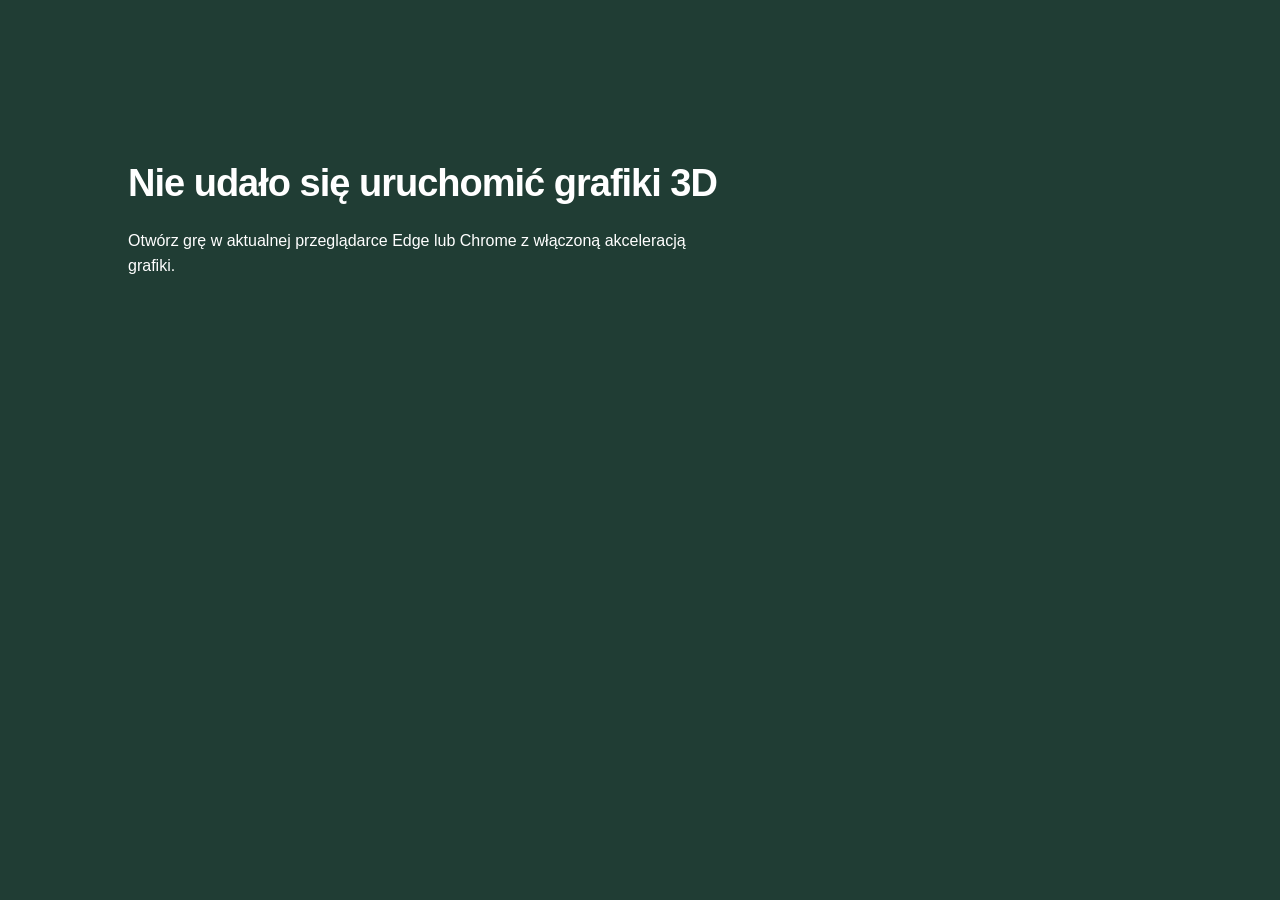
==== Voxel-gra/index.html @ e46ea121 "Przenieś projekty Jarvis: grę voxelową i scenę Blendera" ====
<!doctype html>
<html lang="pl">
<head>
  <meta charset="utf-8">
  <meta name="viewport" content="width=device-width,initial-scale=1">
  <meta name="theme-color" content="#243a30">
  <title>Klockowa Dolina — mały świat do zbudowania</title>
  <link rel="icon" type="image/svg+xml" href="data:image/svg+xml,%3Csvg xmlns='http://www.w3.org/2000/svg' viewBox='0 0 32 32'%3E%3Cpath fill='%238dc759' d='M2 8 16 1 30 8 16 15Z'/%3E%3Cpath fill='%2399754c' d='M2 8 16 15 16 31 2 24Z'/%3E%3Cpath fill='%23604e38' d='M16 15 30 8 30 24 16 31Z'/%3E%3C/svg%3E">
  <link rel="stylesheet" href="style.css">
  <script defer src="vendor/three.min.js"></script>
  <script defer src="world.js"></script>
  <script defer src="movement.js"></script>
  <script defer src="clouds.js"></script>
  <script defer src="water.js"></script>
  <script defer src="game.js"></script>
</head>
<body>
  <main id="game" aria-label="Klockowa Dolina, gra trójwymiarowa">
    <div id="viewport"></div>
    <header class="topbar">
      <div class="brand"><svg viewBox="0 0 32 32" aria-hidden="true"><path fill="#aedb72" d="M2 8 16 1 30 8 16 15Z"/><path fill="#aa8354" d="M2 8 16 15 16 31 2 24Z"/><path fill="#725d3c" d="M16 15 30 8 30 24 16 31Z"/></svg><div>KLOCKOWA DOLINA<span>TWÓJ MAŁY ŚWIAT</span></div></div>
      <div class="top-actions"><span class="world-tag" id="movement-mode">Tryb swobodny · F: lot</span><button id="help" aria-label="Pokaż menu i sterowanie">Sterowanie <kbd>Esc</kbd></button></div>
    </header>
    <aside id="coordinates" aria-label="Współrzędne gracza"><span>POZYCJA</span><output id="position-value">X: 34.5 / Y: 9.0 / Z: 42.5</output></aside>
    <div id="crosshair" aria-hidden="true"><i></i><b></b></div>
    <div id="target-label"></div>
    <div id="toast" role="status" aria-live="polite"></div>
    <aside class="bottom-hud">
      <div id="selected-name">Trawa</div>
      <div id="hotbar" role="toolbar" aria-label="Wybierz blok"></div>
      <p class="quick-help"><span><b>LPM</b> rozbij</span><span><b>PPM</b> postaw</span><span><b>1–9 / rolka</b> wybierz blok</span><span id="flight-help"><b>F</b> latanie</span></p>
    </aside>
    <div id="menu" class="overlay">
      <section class="menu-card" aria-labelledby="menu-title">
        <div class="eyebrow"><span></span> MAŁA GRA · WIELKIE MOŻLIWOŚCI</div>
        <h1 id="menu-title">Klockowa<br><em>Dolina.</em></h1>
        <p id="menu-description">Rozejrzyj się. Znajdź swoje miejsce.<br>Zbuduj coś po swojemu.</p>
        <button id="play" class="play-button">Wejdź do świata <span>→</span></button>
        <div class="controls">
          <div><kbd>W A S D</kbd><span>Poruszanie</span></div>
          <div><kbd>Mysz</kbd><span>Rozglądanie</span></div>
          <div><kbd>Spacja</kbd><span>Skok / w górę</span></div>
          <div><kbd>Shift</kbd><span>Szybszy bieg</span></div>
          <div><kbd>LPM / PPM</kbd><span>Rozbij / postaw</span></div>
          <div><kbd>1 – 9</kbd><span>Wybór bloku</span></div>
          <div><kbd>F</kbd><span>Włącz / wyłącz lot</span></div>
          <div><kbd>C</kbd><span>W dół w locie</span></div>
        </div>
        <p class="menu-foot">Bez pośpiechu. Bez potworów. Tylko wyobraźnia.</p>
        <button id="respawn" class="text-button" hidden>Wróć na miejsce startu</button>
        <p id="fallback-note" hidden>Jeśli mysz nie zostanie przechwycona, rozglądaj się strzałkami. Bloki możesz stawiać klawiszem E i rozbijać klawiszem Q.</p>
      </section>
      <div class="scene-caption"><span>01 / DOLINA</span><p>Każdy blok to początek.</p></div>
    </div>
    <div id="fatal" hidden role="alert"><h1>Nie udało się uruchomić grafiki 3D</h1><p id="fatal-detail">Otwórz grę w aktualnej przeglądarce Edge lub Chrome z włączoną akceleracją grafiki.</p></div>
  </main>
</body>
</html>
---- Voxel-gra/style.css ----
*{box-sizing:border-box}html,body{margin:0;width:100%;height:100%;overflow:hidden;font-family:Segoe UI,Arial,sans-serif;background:#91c9e3;color:#fff}button{font:inherit;cursor:pointer}button:focus-visible{outline:3px solid #ecf9b4;outline-offset:5px}button:disabled{cursor:wait;opacity:.6}[hidden]{display:none!important}#game,#viewport,.overlay{position:absolute;inset:0}#viewport canvas{display:block;width:100%;height:100%}.topbar{position:absolute;inset:28px 34px auto;display:flex;align-items:center;justify-content:space-between;z-index:3;pointer-events:none}.brand{display:flex;align-items:center;gap:12px;font-weight:800;font-size:16px;letter-spacing:1.4px;text-shadow:0 2px 6px #27493680}.brand svg{width:35px;height:38px}.brand span{display:block;font-size:10px;letter-spacing:2.8px;font-weight:600;margin-top:5px;opacity:.8}.top-actions{display:flex;align-items:center;gap:20px;pointer-events:auto}.world-tag{font-size:13px;font-weight:600;text-shadow:0 1px 5px #223e3a}.top-actions button{background:#173c3c55;color:#fff;border:1px solid #ffffff50;padding:10px 14px;border-radius:7px;font-size:13px;backdrop-filter:blur(10px)}kbd{font-family:inherit;font-size:12px;font-weight:700}.top-actions kbd{margin-left:10px;background:#ffffff20;padding:3px 5px;border-radius:3px}.overlay{z-index:4;display:flex;align-items:center;padding:95px max(7vw,35px);background:linear-gradient(90deg,#122e35bd 0%,#183a3848 50%,transparent 78%)}.menu-card{width:440px;max-width:100%;text-shadow:0 2px 10px #102c2625}.eyebrow{display:flex;align-items:center;gap:9px;font-size:11px;letter-spacing:2px;font-weight:700;color:#e0f3d5}.eyebrow span{display:block;width:21px;height:3px;background:#c8e99b}h1{font-size:clamp(52px,6.1vw,88px);line-height:.99;letter-spacing:-4px;margin:27px 0 22px;font-weight:850}h1 em{font-style:normal;color:#d0ef9a}#menu-description{font-size:17px;line-height:1.65;color:#e4eee4;margin:0 0 26px}.play-button{display:flex;justify-content:space-between;align-items:center;width:100%;padding:18px 23px;background:#d3ef9d;color:#20392b;border:0;border-bottom:4px solid #8fa968;border-radius:5px;font-size:17px;font-weight:800;box-shadow:0 8px 25px #12262335;transition:transform .15s,background .15s}.play-button:hover{background:#e1ffad;transform:translateY(-2px)}.play-button span{font-size:25px;line-height:1}.controls{display:grid;grid-template-columns:1fr 1fr;gap:14px 20px;margin-top:26px;padding-top:22px;border-top:1px solid #ffffff30}.controls>div{display:flex;align-items:center;gap:10px}.controls kbd{min-width:74px;color:#fff;background:#f1fff011;border:1px solid #ffffff40;text-align:center;padding:6px 5px;border-radius:4px}.controls span{font-size:14px;color:#d2e2de}.menu-foot{font-size:12px;color:#d2e2de;margin:24px 0 0}.text-button{margin-top:14px;color:#e8f8cf;background:transparent;border:0;border-bottom:1px solid #ffffff66;padding:0 0 3px;font-size:13px}#fallback-note{font-size:13px;line-height:1.5;color:#e9edbe}.scene-caption{position:absolute;right:5%;bottom:8%;text-align:right;text-shadow:0 2px 10px #173e36}.scene-caption span{font-size:11px;letter-spacing:3px;opacity:.8}.scene-caption p{font-size:20px;font-weight:500}.bottom-hud{position:absolute;bottom:20px;left:50%;transform:translateX(-50%);z-index:2;text-align:center;transition:opacity .2s}.bottom-hud,#crosshair,#target-label{visibility:hidden}body.playing .bottom-hud,body.playing #crosshair,body.playing #target-label{visibility:visible}#selected-name{font-weight:650;font-size:15px;text-shadow:0 2px 5px #142b25;margin-bottom:12px}#hotbar{display:flex;gap:5px;background:#152a2ad9;padding:7px;border:1px solid #ffffff35;border-radius:10px;box-shadow:0 8px 28px #0c252442;backdrop-filter:blur(12px)}.slot{width:61px;height:61px;position:relative;background:#ffffff0b;border:2px solid transparent;border-radius:5px;display:grid;place-items:center;transition:background .1s,transform .1s}.slot[aria-pressed=true]{border-color:#d8f3a4;background:#d8f3a425;transform:translateY(-3px)}.slot:hover{background:#ffffff20}.slot img{width:42px;height:42px;image-rendering:pixelated}.slot span{position:absolute;top:2px;left:4px;font-size:11px;color:#e4eae3;font-weight:700}.quick-help{display:flex;justify-content:center;gap:16px;font-size:11px;text-shadow:0 1px 4px #08271e;margin:12px 0 0;color:#f3f5e9;white-space:nowrap}.quick-help b{font-size:10px;margin-right:4px}#crosshair,#toast{pointer-events:none}#crosshair{position:absolute;left:50%;top:50%;width:20px;height:20px;transform:translate(-50%,-50%);z-index:2;filter:drop-shadow(0 1px 2px #17312d)}#crosshair i,#crosshair b{position:absolute;background:#fff;border-radius:1px}#crosshair i{width:2px;height:16px;left:9px;top:2px}#crosshair b{height:2px;width:16px;left:2px;top:9px}#target-label{position:absolute;top:calc(50% + 25px);width:100%;text-align:center;font-size:12px;font-weight:600;text-shadow:0 1px 4px #102e21;pointer-events:none}#toast{position:absolute;top:95px;left:50%;transform:translateX(-50%);max-width:80%;padding:12px 19px;background:#18392ce8;border:1px solid #d9e9b955;border-radius:7px;font-size:14px;z-index:8;opacity:0;transition:opacity .2s;text-align:center}#toast.visible{opacity:1}#fatal{position:absolute;inset:0;z-index:20;background:#203d34;padding:15vh 10vw}#fatal h1{font-size:38px;letter-spacing:-1px;line-height:1.15}#fatal p{line-height:1.6;max-width:600px}@media(max-height:770px){.overlay{padding-top:85px;padding-bottom:40px}h1{font-size:65px;margin:18px 0}#menu-description{font-size:15px;margin-bottom:18px}.controls{margin-top:18px;padding-top:17px;gap:10px}.menu-foot{margin-top:16px}.play-button{padding:15px 21px}}@media(max-width:650px){.topbar{inset:18px 18px auto}.brand{font-size:13px}.world-tag,.brand span,.scene-caption{display:none}.top-actions button{font-size:12px}.overlay{padding:85px 25px 30px;background:#15382eaa;overflow:auto}.menu-card{margin:auto;width:390px}h1{font-size:58px}.slot{width:42px;height:47px}.slot img{width:32px;height:32px}#hotbar{gap:3px;padding:5px}.quick-help{gap:8px;font-size:10px}.bottom-hud{bottom:12px}.controls span{font-size:12px}.controls{gap:12px 10px}}
/* Keep the expanded flight controls usable in shorter windows. */
.overlay{overflow-y:auto}.menu-card{flex-shrink:0}.quick-help{flex-wrap:wrap;row-gap:6px}.quick-help span{white-space:nowrap}
@media(max-height:700px){.overlay{align-items:flex-start}.scene-caption{display:none}}
#coordinates{position:absolute;left:34px;top:89px;z-index:2;visibility:hidden;background:#142e2bd9;border:1px solid #ffffff30;border-radius:6px;padding:10px 13px;pointer-events:none;box-shadow:0 3px 12px #15372d22}
body.playing #coordinates{visibility:visible}#coordinates>span{display:block;font-size:10px;letter-spacing:2px;font-weight:700;color:#c6d6ca;margin-bottom:4px}#position-value{font-family:Consolas,monospace;font-variant-numeric:tabular-nums;font-size:15px;color:#fff;white-space:nowrap}
.slot{padding:0;min-width:0}
@media(max-width:650px){#coordinates{left:18px;top:76px;padding:8px 10px}#position-value{font-size:13px}.bottom-hud{max-width:calc(100vw - 16px)}#hotbar{gap:2px;padding:4px}.slot{width:clamp(28px,8.8vw,42px);height:44px;flex-shrink:0}.slot img{width:min(30px,calc(100% - 4px));height:auto;aspect-ratio:1}.quick-help{white-space:normal}#toast{top:145px;width:max-content;max-width:calc(100vw - 36px);font-size:12px}}
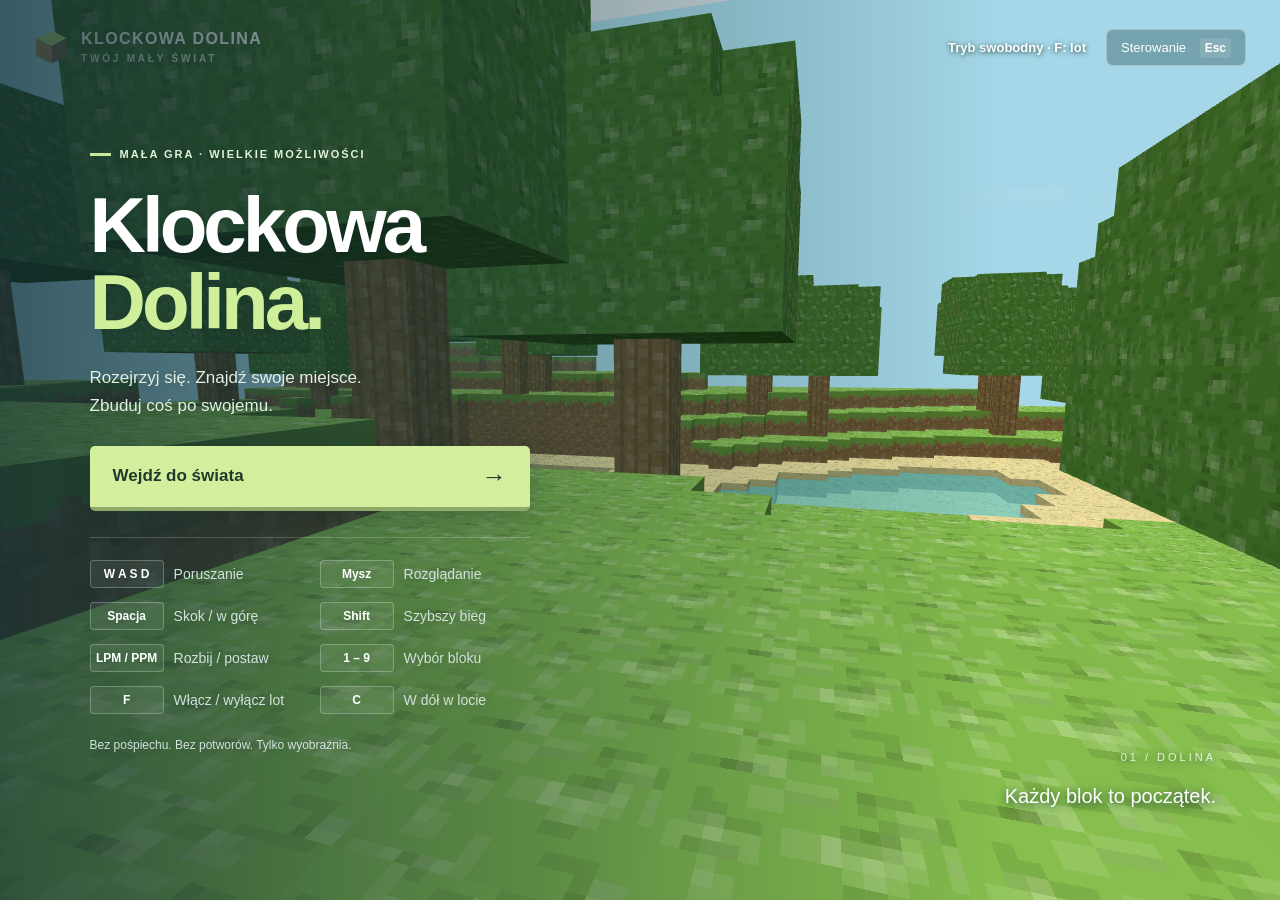
==== commit 0d01362c: "Synchronize JARVIS workspace projects; keep Studia local" ====
--- a/Voxel-gra/index.html
+++ b/Voxel-gra/index.html
@@ -56,3 +56,4 @@
   </main>
 </body>
 </html>
+
--- a/Voxel-gra/style.css
+++ b/Voxel-gra/style.css
@@ -6,3 +6,4 @@
 body.playing #coordinates{visibility:visible}#coordinates>span{display:block;font-size:10px;letter-spacing:2px;font-weight:700;color:#c6d6ca;margin-bottom:4px}#position-value{font-family:Consolas,monospace;font-variant-numeric:tabular-nums;font-size:15px;color:#fff;white-space:nowrap}
 .slot{padding:0;min-width:0}
 @media(max-width:650px){#coordinates{left:18px;top:76px;padding:8px 10px}#position-value{font-size:13px}.bottom-hud{max-width:calc(100vw - 16px)}#hotbar{gap:2px;padding:4px}.slot{width:clamp(28px,8.8vw,42px);height:44px;flex-shrink:0}.slot img{width:min(30px,calc(100% - 4px));height:auto;aspect-ratio:1}.quick-help{white-space:normal}#toast{top:145px;width:max-content;max-width:calc(100vw - 36px);font-size:12px}}
+
